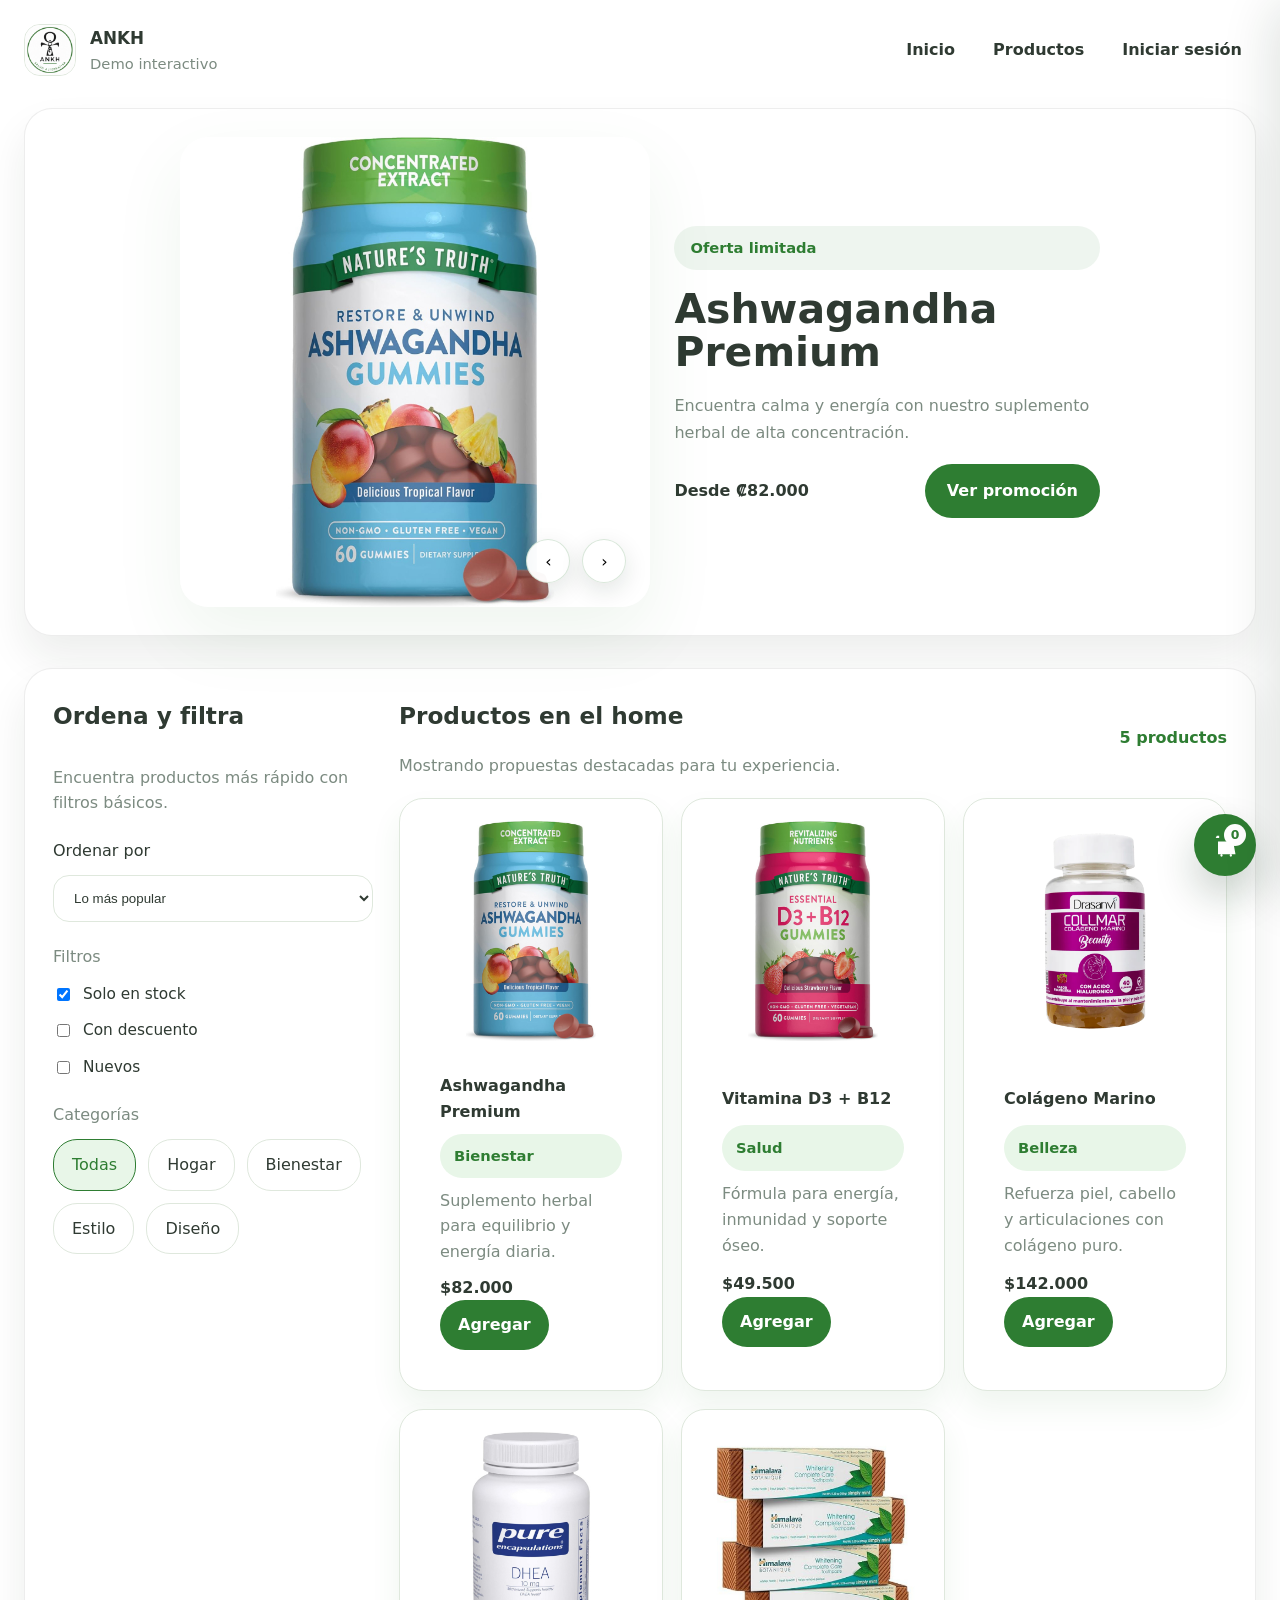
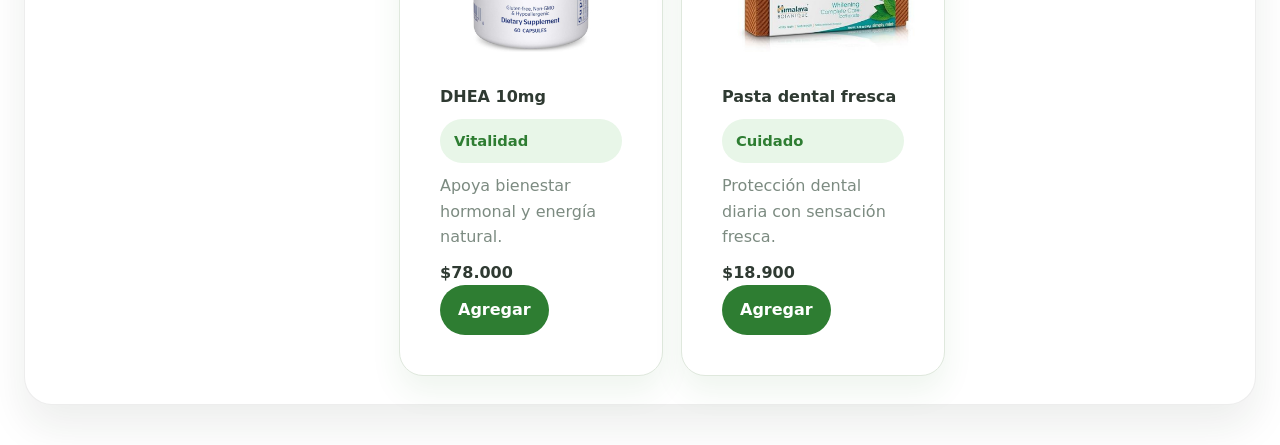
==== catalogo.html @ 28ef29be "Se hizo de la RF1-RF8" ====
<!DOCTYPE html>
<html lang="es">

<head>
  <meta charset="UTF-8" />
  <meta name="viewport" content="width=device-width, initial-scale=1.0" />
  <title>ANKH | Catálogo unificado</title>
  <link rel="stylesheet" href="styles.css" />
</head>

<body>
  <div class="page">
    <section class="section-card card">
      <h2>Catálogo unificado</h2>
      <p>La navegación de catálogo ahora está unificada en la página de inicio.</p>
      <a class="button-primary" href="index.html">Ir al home</a>
    </section>
  </div>
  <script>
    window.location.replace('index.html');
  </script>
</body>

</html>
const matchesCategory = !state.category || state.category === 'Todas' || product.category === state.category;
return matchesText && matchesCategory;
});

if (!filtered.length) {
productGrid.innerHTML = '<div class="cart-empty">No se encontraron productos para esta búsqueda o categoría.</div>';
return;
}

productGrid.innerHTML = filtered.map(product => {
const isAdded = state.cart.some(item => item.id === product.id);
return `
<article class="product-card">
  <img src="${product.image}" alt="${product.name}" />
  <div class="product-info">
    <h3>${product.name}</h3>
    <p>${product.description}</p>
    <div class="product-footer">
      <span class="price">${formatMoney(product.price)}</span>
      <button class="add-btn" data-id="${product.id}">${isAdded ? 'Añadido' : 'Agregar'}</button>
    </div>
  </div>
</article>
`;
}).join('');

productGrid.querySelectorAll('.add-btn').forEach(button => {
button.addEventListener('click', () => addToCart(Number(button.dataset.id)));
});
}

function renderCart() {
if (!state.cart.length) {
cartList.innerHTML = '<div class="cart-empty">Tu carrito está vacío.</div>';
cartTotal.textContent = formatMoney(0);
return;
}

cartList.innerHTML = state.cart.map(item => {
const product = products.find(product => product.id === item.id);
const subtotal = product.price * item.quantity;
return `
<div class="cart-item">
  <div class="item-row">
    <strong>${product.name}</strong>
    <button class="button-tertiary remove-item" data-id="${item.id}">Eliminar</button>
  </div>
  <div class="item-row">
    <span>${formatMoney(product.price)} c/u</span>
    <div class="quantity-row">
      <button class="button-secondary" data-id="${item.id}" data-action="decrease">−</button>
      <span>${item.quantity}</span>
      <button class="button-secondary" data-id="${item.id}" data-action="increase">+</button>
    </div>
  </div>
  <small>Subtotal: ${formatMoney(subtotal)}</small>
</div>
`;
}).join('');

const total = state.cart.reduce((sum, item) => {
const product = products.find(product => product.id === item.id);
return sum + product.price * item.quantity;
}, 0);

cartTotal.textContent = formatMoney(total);

cartList.querySelectorAll('.remove-item').forEach(button => {
button.addEventListener('click', () => removeItem(Number(button.dataset.id)));
});

cartList.querySelectorAll('[data-action]').forEach(button => {
button.addEventListener('click', () => changeQuantity(Number(button.dataset.id), button.dataset.action));
});
}

function addToCart(productId) {
const existing = state.cart.find(item => item.id === productId);
if (existing) {
existing.quantity += 1;
} else {
state.cart.push({ id: productId, quantity: 1 });
}
saveCart();
updateCartBadge();
renderCart();
renderProducts();
}

function removeItem(productId) {
state.cart = state.cart.filter(item => item.id !== productId);
saveCart();
updateCartBadge();
renderCart();
renderProducts();
}

function changeQuantity(productId, action) {
const item = state.cart.find(entry => entry.id === productId);
if (!item) return;
item.quantity += action === 'increase' ? 1 : -1;
if (item.quantity < 1) { state.cart=state.cart.filter(entry=> entry.id !== productId);
  }
  saveCart();
  updateCartBadge();
  renderCart();
  renderProducts();
  }

  function renderCategoryButtons() {
  const categories = ['Todas', ...new Set(products.map(product => product.category))];
  categoryButtons.innerHTML = categories.map(category => {
  const activeClass = state.category === category ? 'active' : '';
  return `<button type="button" class="button-secondary category-pill ${activeClass}"
    data-category="${category}">${category}</button>`;
  }).join('');

  categoryButtons.querySelectorAll('.category-pill').forEach(button => {
  button.addEventListener('click', () => {
  state.category = button.dataset.category;
  renderCategoryButtons();
  renderProducts();
  });
  });
  }

  function showCart() {
  cartDrawer.classList.add('open');
  }

  function hideCart() {
  cartDrawer.classList.remove('open');
  }

  function handleCheckout(event) {
  event.preventDefault();
  const address = document.getElementById('checkoutAddress').value.trim();
  if (!address) return;
  if (!state.cart.length) {
  checkoutMessage.textContent = 'Agrega al menos un producto antes de pagar.';
  checkoutMessage.style.color = '#d32f2f';
  return;
  }
  checkoutMessage.textContent = `Pago simulado recibido. Pedido a ${address}.`;
  checkoutMessage.style.color = 'var(--verde-principal)';
  state.cart = [];
  saveCart();
  updateCartBadge();
  renderCart();
  renderProducts();
  }

  searchInput.addEventListener('input', event => {
  state.filter = event.target.value;
  renderProducts();
  });

  cartToggle.addEventListener('click', showCart);
  closeCart.addEventListener('click', hideCart);
  checkoutForm.addEventListener('submit', handleCheckout);

  loadCart();
  updateCartBadge();
  const initialCategory = urlParams.get('categoria');
  state.category = initialCategory ? decodeURIComponent(initialCategory) : 'Todas';
  renderCategoryButtons();
  renderProducts();
  renderCart();
  </script>
  </body>

  </html>
---- styles.css ----
:root {
  --verde-principal: #2e7d32;
  --verde-secundario: #4caf50;
  --verde-claro: #e8f6e8;
  --gris: #f4f8f4;
  --gris-oscuro: #2f3a32;
  --gris-medio: #7c8b81;
  --blanco: #ffffff;
  --border: #dfe8dd;
  --sombra: 0 24px 60px rgba(15, 44, 22, 0.12);
}

* {
  box-sizing: border-box;
}

html,
body {
  margin: 0;
  min-height: 100%;
  font-family: Inter, system-ui, -apple-system, BlinkMacSystemFont, 'Segoe UI', sans-serif;
  background: var(--blanco);
  color: var(--gris-oscuro);
}

body {
  line-height: 1.6;
}

img {
  display: block;
  max-width: 100%;
}

a {
  color: inherit;
  text-decoration: none;
}

button,
input,
textarea {
  font: inherit;
}

.page {
  max-width: 1400px;
  margin: 0 auto;
  padding: 24px 24px 40px;
}

.site-header {
  display: flex;
  flex-wrap: wrap;
  justify-content: space-between;
  align-items: center;
  gap: 18px;
  margin-bottom: 32px;
}

.site-brand {
  display: flex;
  align-items: center;
  gap: 14px;
}

.site-brand img {
  width: 52px;
  height: 52px;
  border-radius: 16px;
  object-fit: cover;
  border: 1px solid var(--border);
}

.site-brand strong {
  display: block;
  font-size: 1.05rem;
}

.site-brand span {
  display: block;
  color: var(--gris-medio);
  font-size: 0.92rem;
}

.site-nav {
  display: flex;
  flex-wrap: wrap;
  gap: 10px;
}

.site-nav a,
.button-link {
  border: none;
  background: transparent;
  color: var(--gris-oscuro);
  font-weight: 700;
  padding: 10px 14px;
  border-radius: 999px;
  transition: background 0.2s ease;
}

.site-nav a:hover,
.button-link:hover {
  background: var(--verde-claro);
}

.hero {
  display: block;
  margin-bottom: 32px;
}

.hero-card,
.card,
.section-card,
.cart-drawer,
.modal-card {
  background: var(--blanco);
  border: 1px solid rgba(31, 35, 29, 0.08);
  border-radius: 28px;
  box-shadow: 0 22px 40px rgba(31, 35, 29, 0.08);
}

.hero-card {
  padding: 28px;
}

.badge {
  display: inline-flex;
  align-items: center;
  gap: 10px;
  padding: 10px 14px;
  border-radius: 999px;
  background: var(--verde-claro);
  color: var(--verde-principal);
  font-weight: 700;
  font-size: 0.92rem;
}

.hero-card h1 {
  margin: 24px 0 18px;
  font-size: clamp(2rem, 3.8vw, 3.4rem);
  line-height: 1.02;
}

.hero-card p {
  margin: 0;
  max-width: 580px;
  color: var(--gris-medio);
  font-size: 1rem;
}

.hero-actions {
  display: flex;
  flex-wrap: wrap;
  gap: 16px;
  margin-top: 30px;
}

.button-primary,
.button-secondary,
.button-tertiary {
  border: none;
  border-radius: 999px;
  padding: 14px 22px;
  font-weight: 700;
  transition: transform 0.2s ease, box-shadow 0.2s ease, background-color 0.2s ease;
}

.button-primary {
  background: var(--verde-principal);
  color: var(--blanco);
}

.button-primary:hover {
  transform: translateY(-1px);
  box-shadow: 0 18px 30px rgba(46, 125, 50, 0.18);
}

.button-secondary {
  background: #f7faf7;
  color: var(--gris-oscuro);
}

.button-tertiary {
  background: transparent;
  color: var(--gris-oscuro);
}

.promo-panel {
  display: grid;
  grid-template-columns: minmax(260px, 1fr);
  gap: 22px;
  align-items: start;
  max-width: 920px;
  margin: 0 auto;
}

.hero-promo-panel {
  gap: 20px;
}

.hero-actions {
  display: flex;
  flex-wrap: wrap;
  gap: 14px;
  margin-top: 16px;
}

.promo-panel-image {
  position: relative;
  min-height: 240px;
  border-radius: 28px;
  overflow: hidden;
  box-shadow: 0 18px 36px rgba(46, 125, 50, 0.08);
}

.promo-panel-image img {
  width: 100%;
  height: 100%;
  object-fit: cover;
}

.promo-nav-buttons {
  position: absolute;
  inset: auto 24px 24px auto;
  display: flex;
  gap: 12px;
}

.promo-nav {
  width: 44px;
  height: 44px;
  border-radius: 50%;
  border: 1px solid rgba(46, 125, 50, 0.18);
  background: rgba(255, 255, 255, 0.96);
  box-shadow: 0 8px 24px rgba(15, 44, 22, 0.12);
}

.promo-panel-copy {
  display: grid;
  gap: 18px;
  max-width: 720px;
}

.promo-panel-copy h1,
.promo-panel-copy h2 {
  margin: 0;
  font-size: clamp(2rem, 3.2vw, 3rem);
  line-height: 1.05;
}

.promo-panel-copy p {
  margin: 0;
  color: var(--gris-medio);
  line-height: 1.75;
}

.promo-panel-footer {
  display: flex;
  align-items: center;
  justify-content: space-between;
  gap: 18px;
  flex-wrap: wrap;
}

.badge-soft {
  display: inline-flex;
  align-items: center;
  padding: 10px 16px;
  border-radius: 999px;
  background: rgba(46, 125, 50, 0.08);
  color: var(--verde-principal);
  font-weight: 700;
}

.grid-2 {
  display: grid;
  grid-template-columns: 1.7fr 1fr;
  gap: 28px;
}

.grid-3 {
  display: grid;
  grid-template-columns: repeat(3, minmax(0, 1fr));
  gap: 18px;
}

.card {
  padding: 28px;
}

.card h2,
.section-card h2 {
  margin: 0 0 18px;
  font-size: 1.45rem;
}

.card p,
.status,
.section-card p {
  margin: 0;
  color: var(--gris-medio);
}

.form-grid {
  display: grid;
  gap: 14px;
}

.form-grid input,
.form-grid textarea {
  width: 100%;
  border: 1px solid var(--border);
  border-radius: 16px;
  padding: 14px 16px;
  font-size: 0.96rem;
  color: var(--gris-oscuro);
}

.row-2 {
  display: grid;
  grid-template-columns: 1fr 1fr;
  gap: 14px;
}

.profile-actions {
  display: flex;
  flex-wrap: wrap;
  gap: 12px;
}

.hidden {
  display: none !important;
}

.search-panel {
  padding: 24px;
  margin-bottom: 24px;
}

.search-box {
  display: flex;
  align-items: center;
  gap: 12px;
  padding: 14px 16px;
  border-radius: 999px;
  background: var(--blanco);
  border: 1px solid var(--border);
}

.search-box input {
  width: 100%;
  border: none;
  outline: none;
  background: transparent;
  color: var(--gris-oscuro);
}

.product-wall {
  padding: 24px;
}

.product-grid {
  display: grid;
  gap: 18px;
  grid-template-columns: repeat(3, minmax(0, 1fr));
}

.product-card {
  display: grid;
  gap: 16px;
  background: var(--verde-claro);
  border-radius: 24px;
  overflow: hidden;
}

.product-card img {
  width: 100%;
  height: 240px;
  object-fit: cover;
}

.product-info {
  padding: 20px;
  display: grid;
  gap: 12px;
}

.product-info h3 {
  margin: 0;
  font-size: 1.1rem;
}

.product-info p {
  margin: 0;
  color: var(--gris-medio);
  font-size: 0.95rem;
}

.product-footer {
  display: flex;
  justify-content: space-between;
  align-items: center;
  gap: 12px;
}

.price {
  font-weight: 700;
}

.add-btn {
  border: none;
  border-radius: 999px;
  padding: 12px 18px;
  background: var(--verde-principal);
  color: var(--blanco);
  font-weight: 700;
}

.add-btn:hover {
  transform: translateY(-1px);
}

.feature-grid {
  gap: 18px;
}

.feature-card {
  padding: 24px;
  background: var(--blanco);
  border-radius: 24px;
}

.feature-card h3 {
  margin: 0 0 12px;
}

.feature-card p {
  margin: 0;
}

.promo-grid {
  display: grid;
  gap: 18px;
  grid-template-columns: repeat(3, minmax(0, 1fr));
}

.category-pill,
.feature-card,
.carousel-card,
.product-preview-card {
  border-radius: 24px;
}

.news-card,
.carousel-card,
.product-preview-card {
  padding: 22px;
  border: 1px solid var(--border);
  background: var(--gris);
}

.promo-grid {
  display: grid;
  gap: 18px;
  grid-template-columns: repeat(3, minmax(0, 1fr));
}

.category-pill,
.feature-card,
.carousel-card,
.product-preview-card {
  border-radius: 24px;
}

.carousel-card,
.product-preview-card {
  padding: 22px;
  border: 1px solid var(--border);
  background: var(--gris);
}

.product-preview-grid {
  display: grid;
  gap: 18px;
  grid-template-columns: repeat(auto-fit, minmax(240px, 1fr));
}

.explore-grid {
  display: grid;
  grid-template-columns: 320px 1fr;
  gap: 26px;
  align-items: start;
}

.explore-sidebar {
  display: grid;
  gap: 22px;
}

.sidebar-group {
  display: grid;
  gap: 12px;
}

.sidebar-note,
.section-note {
  margin: 0;
  color: var(--gris-medio);
  line-height: 1.6;
}

.sort-select {
  width: 100%;
  border: 1px solid var(--border);
  border-radius: 16px;
  padding: 14px 16px;
  background: var(--blanco);
  color: var(--gris-oscuro);
}

.filter-line {
  display: flex;
  align-items: center;
  gap: 10px;
  font-size: 0.96rem;
  color: var(--gris-oscuro);
}

.category-sidebar-buttons {
  display: grid;
  gap: 10px;
}

.section-header {
  display: flex;
  align-items: center;
  justify-content: space-between;
  gap: 18px;
  margin-bottom: 20px;
}

.product-count {
  font-weight: 700;
  color: var(--verde-principal);
}

@media (max-width: 1040px) {
  .explore-grid {
    grid-template-columns: 1fr;
  }
}

.product-preview-card {
  display: grid;
  gap: 14px;
  overflow: hidden;
  background: var(--blanco);
  border: 1px solid var(--border);
  border-radius: 24px;
  box-shadow: 0 16px 30px rgba(46, 125, 50, 0.08);
  transition: transform 0.2s ease, box-shadow 0.2s ease;
  cursor: pointer;
}

.product-preview-card:hover {
  transform: translateY(-4px);
  box-shadow: 0 24px 42px rgba(46, 125, 50, 0.12);
}

.product-preview-card img {
  width: 100%;
  height: 220px;
  object-fit: cover;
}

.product-preview-content {
  padding: 18px;
  display: grid;
  gap: 10px;
}

.product-preview-content strong {
  display: block;
}

.product-preview-content p {
  margin: 0;
  color: var(--gris-medio);
}

.promo-panel {
  display: grid;
  grid-template-columns: 1.05fr 0.95fr;
  gap: 24px;
  align-items: center;
}

.promo-panel-image {
  min-height: 360px;
  border-radius: 28px;
  overflow: hidden;
  box-shadow: 0 28px 70px rgba(46, 125, 50, 0.08);
}

.promo-panel-image img {
  width: 100%;
  height: 100%;
  object-fit: cover;
}

.promo-panel-copy {
  display: grid;
  gap: 18px;
}

.promo-panel-copy h2 {
  margin: 0;
  font-size: clamp(2rem, 2.4vw, 2.4rem);
}

.promo-panel-copy p {
  margin: 0;
  color: var(--gris-medio);
  font-size: 1rem;
  line-height: 1.7;
}

.promo-panel-footer {
  display: flex;
  align-items: center;
  justify-content: space-between;
  gap: 18px;
  flex-wrap: wrap;
}

.badge-soft {
  display: inline-flex;
  align-items: center;
  padding: 10px 16px;
  border-radius: 999px;
  background: rgba(46, 125, 50, 0.08);
  color: var(--verde-principal);
  font-weight: 700;
}

.category-buttons {
  display: flex;
  flex-wrap: wrap;
  gap: 12px;
}

.category-pill {
  padding: 12px 18px;
  border: 1px solid var(--border);
  background: var(--blanco);
  color: var(--gris-oscuro);
  cursor: pointer;
}

.category-pill.active,
.category-pill:hover {
  background: var(--verde-claro);
  border-color: var(--verde-principal);
  color: var(--verde-principal);
}

.cart-toggle {
  position: fixed;
  right: 24px;
  bottom: 24px;
  width: 62px;
  height: 62px;
  border-radius: 50%;
  border: none;
  background: var(--verde-principal);
  color: var(--blanco);
  font-size: 1.2rem;
  box-shadow: 0 20px 40px rgba(15, 44, 22, 0.22);
  display: grid;
  place-items: center;
  z-index: 30;
}

.cart-toggle svg {
  width: 28px;
  height: 28px;
  fill: var(--blanco);
}

.cart-badge {
  position: absolute;
  top: 10px;
  right: 10px;
  width: 22px;
  height: 22px;
  border-radius: 999px;
  background: #fff;
  color: var(--verde-principal);
  display: grid;
  place-items: center;
  font-size: 0.78rem;
  font-weight: 700;
}

.checkout-receipt {
  margin-top: 18px;
  padding: 18px 16px;
  border: 1px solid var(--border);
  border-radius: 18px;
  background: #f7fff3;
}

.cart-item {
  display: grid;
  gap: 16px;
  border: 1px solid var(--border);
  border-radius: 22px;
  padding: 18px;
  background: var(--gris);
}

.cart-item::before {
  content: '';
  width: 72px;
  height: 72px;
  border-radius: 20px;
  background-size: cover;
  background-position: center;
  display: block;
}

.cart-item[data-id='1']::before { background-image: url('images/P1.jpg'); }
.cart-item[data-id='2']::before { background-image: url('images/p2.jpg'); }
.cart-item[data-id='3']::before { background-image: url('images/P3.png'); }
.cart-item[data-id='4']::before { background-image: url('images/P4.jpg'); }

.cart-item-details {
  display: grid;
  gap: 8px;
}

.cart-item-details strong {
  display: block;
}

.cart-item-meta {
  display: flex;
  justify-content: space-between;
  align-items: center;
  gap: 12px;
  flex-wrap: wrap;
  color: var(--gris-medio);
}

.cart-item-actions {
  display: flex;
  justify-content: space-between;
  align-items: center;
  gap: 12px;
  flex-wrap: wrap;
}

.quantity-row {
  display: flex;
  gap: 10px;
  align-items: center;
}

.quantity-row button {
  width: 34px;
  height: 34px;
  border-radius: 12px;
  border: 1px solid var(--border);
  background: var(--blanco);
}

.cart-footer {
  background: rgba(232, 246, 232, 0.8);
  border-top: 1px solid var(--border);
}

.cart-footer .checkout-form {
  display: grid;
  gap: 12px;
}

.cart-footer .checkout-form input {
  width: 100%;
  border: 1px solid var(--border);
  border-radius: 16px;
  padding: 14px 16px;
  background: var(--blanco);
}

.cart-footer .checkout-form button {
  width: 100%;
}

.cart-footer .checkout-message,
.checkout-receipt {
  margin-top: 14px;
}

.invoice-card {
  display: grid;
  gap: 12px;
}

.invoice-header {
  display: flex;
  justify-content: space-between;
  align-items: center;
  font-weight: 700;
  margin-bottom: 12px;
}

.invoice-row,
.invoice-item {
  display: flex;
  justify-content: space-between;
  gap: 12px;
  align-items: center;
  padding: 10px 0;
  border-bottom: 1px solid rgba(31, 35, 29, 0.08);
}

.invoice-item:last-child,
.invoice-row:last-child {
  border-bottom: none;
}

.invoice-total {
  display: flex;
  justify-content: space-between;
  align-items: center;
  margin-top: 12px;
  font-weight: 700;
}

.invoice-note {
  color: var(--gris-medio);
  font-size: 0.95rem;
}

.order-list {
  display: grid;
  gap: 16px;
  margin-top: 16px;
}

.order-card {
  padding: 18px;
  border: 1px solid var(--border);
  border-radius: 20px;
  background: #fbfff9;
}

.order-card .order-row {
  display: flex;
  justify-content: space-between;
  align-items: center;
  gap: 12px;
  margin-bottom: 10px;
}

.order-card .order-actions {
  justify-content: flex-end;
}

.cart-drawer {
  position: fixed;
  right: 0;
  top: 0;
  width: min(520px, 90vw);
  height: 100vh;
  background: var(--blanco);
  border-left: 1px solid var(--border);
  box-shadow: -10px 0 50px rgba(15, 44, 22, 0.12);
  transform: translateX(100%);
  transition: transform 0.28s ease;
  z-index: 40;
  display: grid;
  min-height: 0;
  grid-template-rows: auto 1fr auto;
}

.cart-drawer.open {
  transform: translateX(0);
}

.cart-header,
.cart-footer {
  padding: 24px;
}

.cart-header {
  border-bottom: 1px solid var(--border);
}

.cart-list {
  padding: 20px 24px;
  display: grid;
  gap: 18px;
  overflow-y: auto;
  min-height: 0;
}

.cart-item {
  display: grid;
  grid-template-columns: auto 1fr;
  gap: 16px;
  border: 1px solid var(--border);
  border-radius: 22px;
  padding: 18px;
  align-items: center;
  background: var(--gris);
}

.cart-item::before {
  content: '';
  width: 72px;
  height: 72px;
  border-radius: 20px;
  background-size: cover;
  background-position: center;
}

.cart-item[data-id='1']::before { background-image: url('images/P1.jpg'); }
.cart-item[data-id='2']::before { background-image: url('images/p2.jpg'); }
.cart-item[data-id='3']::before { background-image: url('images/P3.png'); }
.cart-item[data-id='4']::before { background-image: url('images/P4.jpg'); }

.cart-item-details {
  display: grid;
  gap: 8px;
}

.cart-item-details strong {
  display: block;
}

.cart-item-meta {
  display: flex;
  justify-content: space-between;
  align-items: center;
  gap: 12px;
  flex-wrap: wrap;
}

.quantity-row {
  display: flex;
  gap: 10px;
  align-items: center;
}

.quantity-row button {
  width: 34px;
  height: 34px;
  border-radius: 12px;
  border: 1px solid var(--border);
  background: var(--blanco);
}

.cart-footer {
  background: rgba(232, 246, 232, 0.8);
  border-top: 1px solid var(--border);
}

.product-detail-card {
  padding: 0;
}

.product-detail-inner {
  display: grid;
  grid-template-columns: 1.1fr 0.95fr;
  gap: 32px;
  align-items: start;
}

.product-detail-media {
  display: grid;
  gap: 18px;
}

.product-detail-media img {
  width: 100%;
  border-radius: 28px;
  object-fit: cover;
  min-height: 460px;
  box-shadow: 0 30px 60px rgba(46, 125, 50, 0.12);
}

.product-detail-info {
  display: grid;
  gap: 20px;
  padding: 28px;
}

.product-detail-info h2 {
  margin: 0;
  font-size: clamp(2.2rem, 3vw, 3rem);
  line-height: 1.05;
}

.product-lead {
  margin: 0;
  color: var(--gris-medio);
  line-height: 1.75;
  max-width: 680px;
}

.product-detail-meta {
  display: grid;
  gap: 18px;
  grid-template-columns: minmax(160px, auto) 1fr;
  align-items: center;
}

.product-detail-actions {
  display: flex;
  flex-wrap: wrap;
  gap: 12px;
  justify-content: flex-end;
}

.product-detail-section {
  display: grid;
  gap: 12px;
}

.product-detail-section h3 {
  margin: 0;
  font-size: 1.05rem;
}

.product-features {
  list-style: none;
  padding: 0;
  margin: 0;
  display: grid;
  gap: 10px;
}

.product-features li {
  padding-left: 18px;
  position: relative;
  line-height: 1.6;
}

.product-features li::before {
  content: '•';
  position: absolute;
  left: 0;
  top: 0;
  color: var(--verde-principal);
}

.product-stats-grid {
  display: grid;
  grid-template-columns: repeat(3, minmax(0, 1fr));
  gap: 14px;
}

.product-stats-grid div {
  padding: 18px;
  background: var(--blanco);
  border: 1px solid var(--border);
  border-radius: 20px;
  text-align: center;
}

.product-stats-grid strong {
  display: block;
  font-size: 1.2rem;
}

.product-stats-grid span {
  display: block;
  color: var(--gris-medio);
  margin-top: 6px;
}

#productMessage {
  font-weight: 700;
  color: var(--verde-principal);
}

@media (max-width: 980px) {
  .product-detail-inner {
    grid-template-columns: 1fr;
  }

  .product-detail-meta {
    grid-template-columns: 1fr;
  }

  .product-stats-grid {
    grid-template-columns: 1fr;
  }
}

.cart-footer .checkout-form {
  display: grid;
  gap: 12px;
}

.cart-footer .checkout-form input {
  width: 100%;
  border: 1px solid var(--border);
  border-radius: 16px;
  padding: 14px 16px;
  background: var(--blanco);
}

.cart-footer .checkout-form button {
  width: 100%;
}

.cart-footer .checkout-message,
.checkout-receipt {
  margin-top: 14px;
}

.quantity-row button {
  width: 34px;
  height: 34px;
  border-radius: 12px;
  border: 1px solid var(--border);
  background: var(--blanco);
}

.cart-empty {
  padding: 52px 0;
  text-align: center;
  color: var(--gris-medio);
}

.total-row {
  display: flex;
  justify-content: space-between;
  align-items: center;
  margin-bottom: 18px;
}

.checkout-message {
  margin-top: 14px;
  color: var(--verde-principal);
}

.modal-backdrop {
  position: fixed;
  inset: 0;
  background: rgba(0, 0, 0, 0.35);
  opacity: 0;
  pointer-events: none;
  transition: opacity 0.2s ease;
  z-index: 35;
}

.modal-backdrop.open {
  opacity: 1;
  pointer-events: auto;
}

.modal {
  position: fixed;
  inset: 0;
  display: grid;
  place-items: center;
  padding: 24px;
  z-index: 45;
  pointer-events: none;
}

.modal.open {
  pointer-events: auto;
}

.modal-card {
  position: relative;
  width: min(560px, 100%);
  padding: 32px;
}

.close {
  position: absolute;
  top: 18px;
  right: 18px;
  border: none;
  background: transparent;
  font-size: 1.4rem;
  cursor: pointer;
}

@media (max-width: 980px) {
  .hero,
  .grid-2,
  .product-grid,
  .feature-grid,
  .promo-news-grid {
    grid-template-columns: 1fr;
  }
}

@media (max-width: 720px) {
  .hero,
  .site-header,
  .search-panel,
  .hero-actions,
  .profile-actions {
    gap: 14px;
  }

  .hero-card,
  .product-wall,
  .card,
  .section-card {
    border-radius: 24px;
  }

  .site-header {
    justify-content: center;
  }

  .site-nav a {
    width: 100%;
    text-align: center;
  }
}

/* ===== Seguridad y usuarios (RF-01 a RF-08) ===== */
.form-grid select {
  width: 100%;
  border: 1px solid var(--border);
  border-radius: 16px;
  padding: 14px 16px;
  font-size: 0.96rem;
  color: var(--gris-oscuro);
  background: var(--blanco);
}

.status-ok { color: var(--verde-principal) !important; }
.status-error { color: #b3261e !important; }

.section-card + .section-card { margin-top: 24px; }

.tabla-scroll { overflow-x: auto; }
.tabla-usuarios { width: 100%; border-collapse: collapse; }
.tabla-usuarios th,
.tabla-usuarios td {
  text-align: left;
  padding: 12px 10px;
  border-bottom: 1px solid var(--border);
  font-size: 0.94rem;
}
.tabla-usuarios select {
  border: 1px solid var(--border);
  border-radius: 12px;
  padding: 8px 10px;
  background: var(--blanco);
}

.aviso-sesion {
  position: fixed;
  inset: 0;
  background: rgba(15, 44, 22, 0.45);
  display: flex;
  align-items: center;
  justify-content: center;
  z-index: 1000;
  padding: 20px;
}
.aviso-sesion-caja { max-width: 420px; width: 100%; }
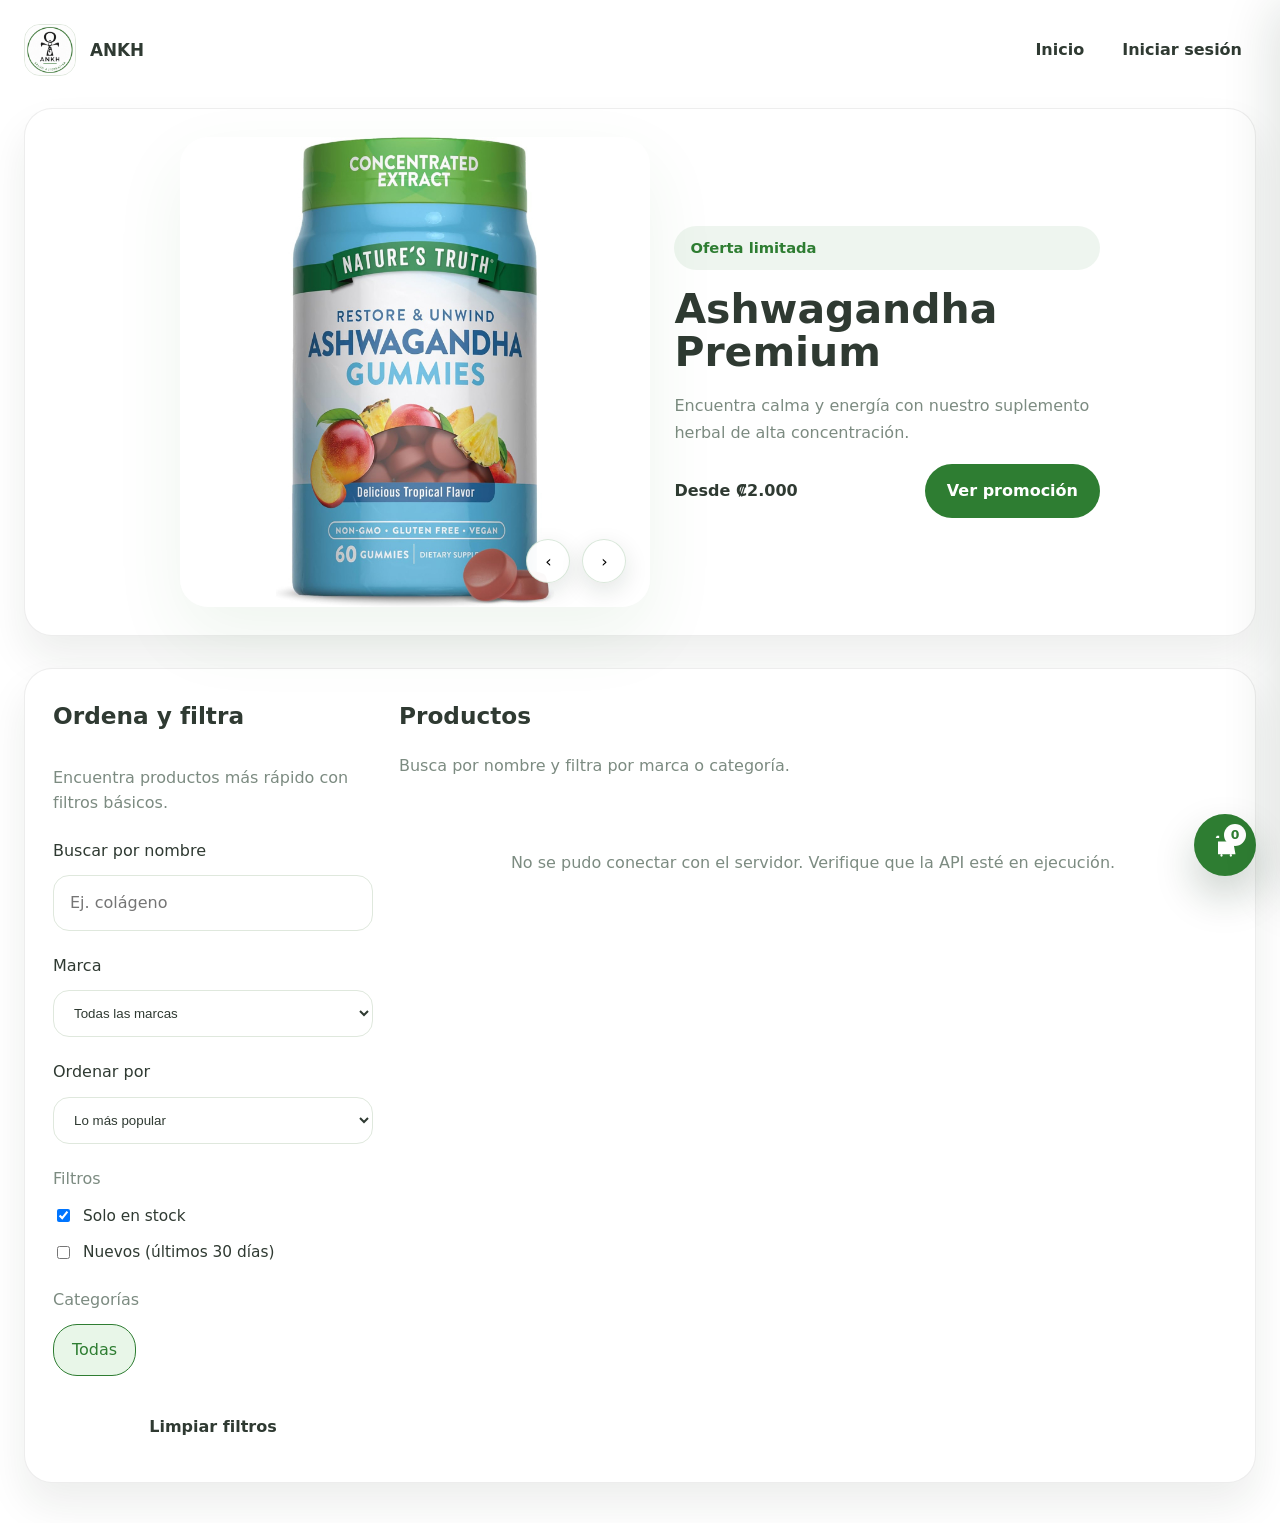
==== commit 1fe8dca6: "Inicializacion limpia del proyecto Ankh" ====
--- a/catalogo.html
+++ b/catalogo.html
@@ -22,175 +22,3 @@
 </body>
 
 </html>
-const matchesCategory = !state.category || state.category === 'Todas' || product.category === state.category;
-return matchesText && matchesCategory;
-});
-
-if (!filtered.length) {
-productGrid.innerHTML = '<div class="cart-empty">No se encontraron productos para esta búsqueda o categoría.</div>';
-return;
-}
-
-productGrid.innerHTML = filtered.map(product => {
-const isAdded = state.cart.some(item => item.id === product.id);
-return `
-<article class="product-card">
-  <img src="${product.image}" alt="${product.name}" />
-  <div class="product-info">
-    <h3>${product.name}</h3>
-    <p>${product.description}</p>
-    <div class="product-footer">
-      <span class="price">${formatMoney(product.price)}</span>
-      <button class="add-btn" data-id="${product.id}">${isAdded ? 'Añadido' : 'Agregar'}</button>
-    </div>
-  </div>
-</article>
-`;
-}).join('');
-
-productGrid.querySelectorAll('.add-btn').forEach(button => {
-button.addEventListener('click', () => addToCart(Number(button.dataset.id)));
-});
-}
-
-function renderCart() {
-if (!state.cart.length) {
-cartList.innerHTML = '<div class="cart-empty">Tu carrito está vacío.</div>';
-cartTotal.textContent = formatMoney(0);
-return;
-}
-
-cartList.innerHTML = state.cart.map(item => {
-const product = products.find(product => product.id === item.id);
-const subtotal = product.price * item.quantity;
-return `
-<div class="cart-item">
-  <div class="item-row">
-    <strong>${product.name}</strong>
-    <button class="button-tertiary remove-item" data-id="${item.id}">Eliminar</button>
-  </div>
-  <div class="item-row">
-    <span>${formatMoney(product.price)} c/u</span>
-    <div class="quantity-row">
-      <button class="button-secondary" data-id="${item.id}" data-action="decrease">−</button>
-      <span>${item.quantity}</span>
-      <button class="button-secondary" data-id="${item.id}" data-action="increase">+</button>
-    </div>
-  </div>
-  <small>Subtotal: ${formatMoney(subtotal)}</small>
-</div>
-`;
-}).join('');
-
-const total = state.cart.reduce((sum, item) => {
-const product = products.find(product => product.id === item.id);
-return sum + product.price * item.quantity;
-}, 0);
-
-cartTotal.textContent = formatMoney(total);
-
-cartList.querySelectorAll('.remove-item').forEach(button => {
-button.addEventListener('click', () => removeItem(Number(button.dataset.id)));
-});
-
-cartList.querySelectorAll('[data-action]').forEach(button => {
-button.addEventListener('click', () => changeQuantity(Number(button.dataset.id), button.dataset.action));
-});
-}
-
-function addToCart(productId) {
-const existing = state.cart.find(item => item.id === productId);
-if (existing) {
-existing.quantity += 1;
-} else {
-state.cart.push({ id: productId, quantity: 1 });
-}
-saveCart();
-updateCartBadge();
-renderCart();
-renderProducts();
-}
-
-function removeItem(productId) {
-state.cart = state.cart.filter(item => item.id !== productId);
-saveCart();
-updateCartBadge();
-renderCart();
-renderProducts();
-}
-
-function changeQuantity(productId, action) {
-const item = state.cart.find(entry => entry.id === productId);
-if (!item) return;
-item.quantity += action === 'increase' ? 1 : -1;
-if (item.quantity < 1) { state.cart=state.cart.filter(entry=> entry.id !== productId);
-  }
-  saveCart();
-  updateCartBadge();
-  renderCart();
-  renderProducts();
-  }
-
-  function renderCategoryButtons() {
-  const categories = ['Todas', ...new Set(products.map(product => product.category))];
-  categoryButtons.innerHTML = categories.map(category => {
-  const activeClass = state.category === category ? 'active' : '';
-  return `<button type="button" class="button-secondary category-pill ${activeClass}"
-    data-category="${category}">${category}</button>`;
-  }).join('');
-
-  categoryButtons.querySelectorAll('.category-pill').forEach(button => {
-  button.addEventListener('click', () => {
-  state.category = button.dataset.category;
-  renderCategoryButtons();
-  renderProducts();
-  });
-  });
-  }
-
-  function showCart() {
-  cartDrawer.classList.add('open');
-  }
-
-  function hideCart() {
-  cartDrawer.classList.remove('open');
-  }
-
-  function handleCheckout(event) {
-  event.preventDefault();
-  const address = document.getElementById('checkoutAddress').value.trim();
-  if (!address) return;
-  if (!state.cart.length) {
-  checkoutMessage.textContent = 'Agrega al menos un producto antes de pagar.';
-  checkoutMessage.style.color = '#d32f2f';
-  return;
-  }
-  checkoutMessage.textContent = `Pago simulado recibido. Pedido a ${address}.`;
-  checkoutMessage.style.color = 'var(--verde-principal)';
-  state.cart = [];
-  saveCart();
-  updateCartBadge();
-  renderCart();
-  renderProducts();
-  }
-
-  searchInput.addEventListener('input', event => {
-  state.filter = event.target.value;
-  renderProducts();
-  });
-
-  cartToggle.addEventListener('click', showCart);
-  closeCart.addEventListener('click', hideCart);
-  checkoutForm.addEventListener('submit', handleCheckout);
-
-  loadCart();
-  updateCartBadge();
-  const initialCategory = urlParams.get('categoria');
-  state.category = initialCategory ? decodeURIComponent(initialCategory) : 'Todas';
-  renderCategoryButtons();
-  renderProducts();
-  renderCart();
-  </script>
-  </body>
-
-  </html>
--- a/styles.css
+++ b/styles.css
@@ -908,33 +908,31 @@
 }
 
 .cart-item {
-  display: grid;
-  grid-template-columns: auto 1fr;
-  gap: 16px;
+  display: flex ;
+  flex-direction: column ;
+  align-items: stretch ;
+  gap: 16px ;
   border: 1px solid var(--border);
   border-radius: 22px;
   padding: 18px;
-  align-items: center;
   background: var(--gris);
 }
 
+.cart-item-img {
+  width: 100% ;
+  height: 200px ; 
+  object-fit: contain ; 
+  border-radius: 16px ;
+  background: #ffffff;
+}
 .cart-item::before {
-  content: '';
-  width: 72px;
-  height: 72px;
-  border-radius: 20px;
-  background-size: cover;
-  background-position: center;
-}
-
-.cart-item[data-id='1']::before { background-image: url('images/P1.jpg'); }
-.cart-item[data-id='2']::before { background-image: url('images/p2.jpg'); }
-.cart-item[data-id='3']::before { background-image: url('images/P3.png'); }
-.cart-item[data-id='4']::before { background-image: url('images/P4.jpg'); }
+  display: none ;
+  content: none ;
+}
 
 .cart-item-details {
-  display: grid;
-  gap: 8px;
+  display: grid ;
+  gap: 8px ;
 }
 
 .cart-item-details strong {
@@ -1273,3 +1271,18 @@
   padding: 20px;
 }
 .aviso-sesion-caja { max-width: 420px; width: 100%; }
+
+
+/* ===== Catálogo (RF-09 a RF-13) ===== */
+.lista-simple { list-style: none; padding: 0; margin: 10px 0 0; display: flex; flex-direction: column; gap: 8px; max-height: 220px; overflow-y: auto; }
+.fila-simple { display: flex; justify-content: space-between; align-items: center; gap: 10px; border-bottom: 1px solid var(--border); padding-bottom: 6px; }
+.boton-chico { padding: 6px 12px; font-size: 0.85rem; }
+.form-grid textarea {
+  width: 100%;
+  border: 1px solid var(--border);
+  border-radius: 16px;
+  padding: 14px 16px;
+  font-size: 0.96rem;
+  font-family: inherit;
+  resize: vertical;
+}
